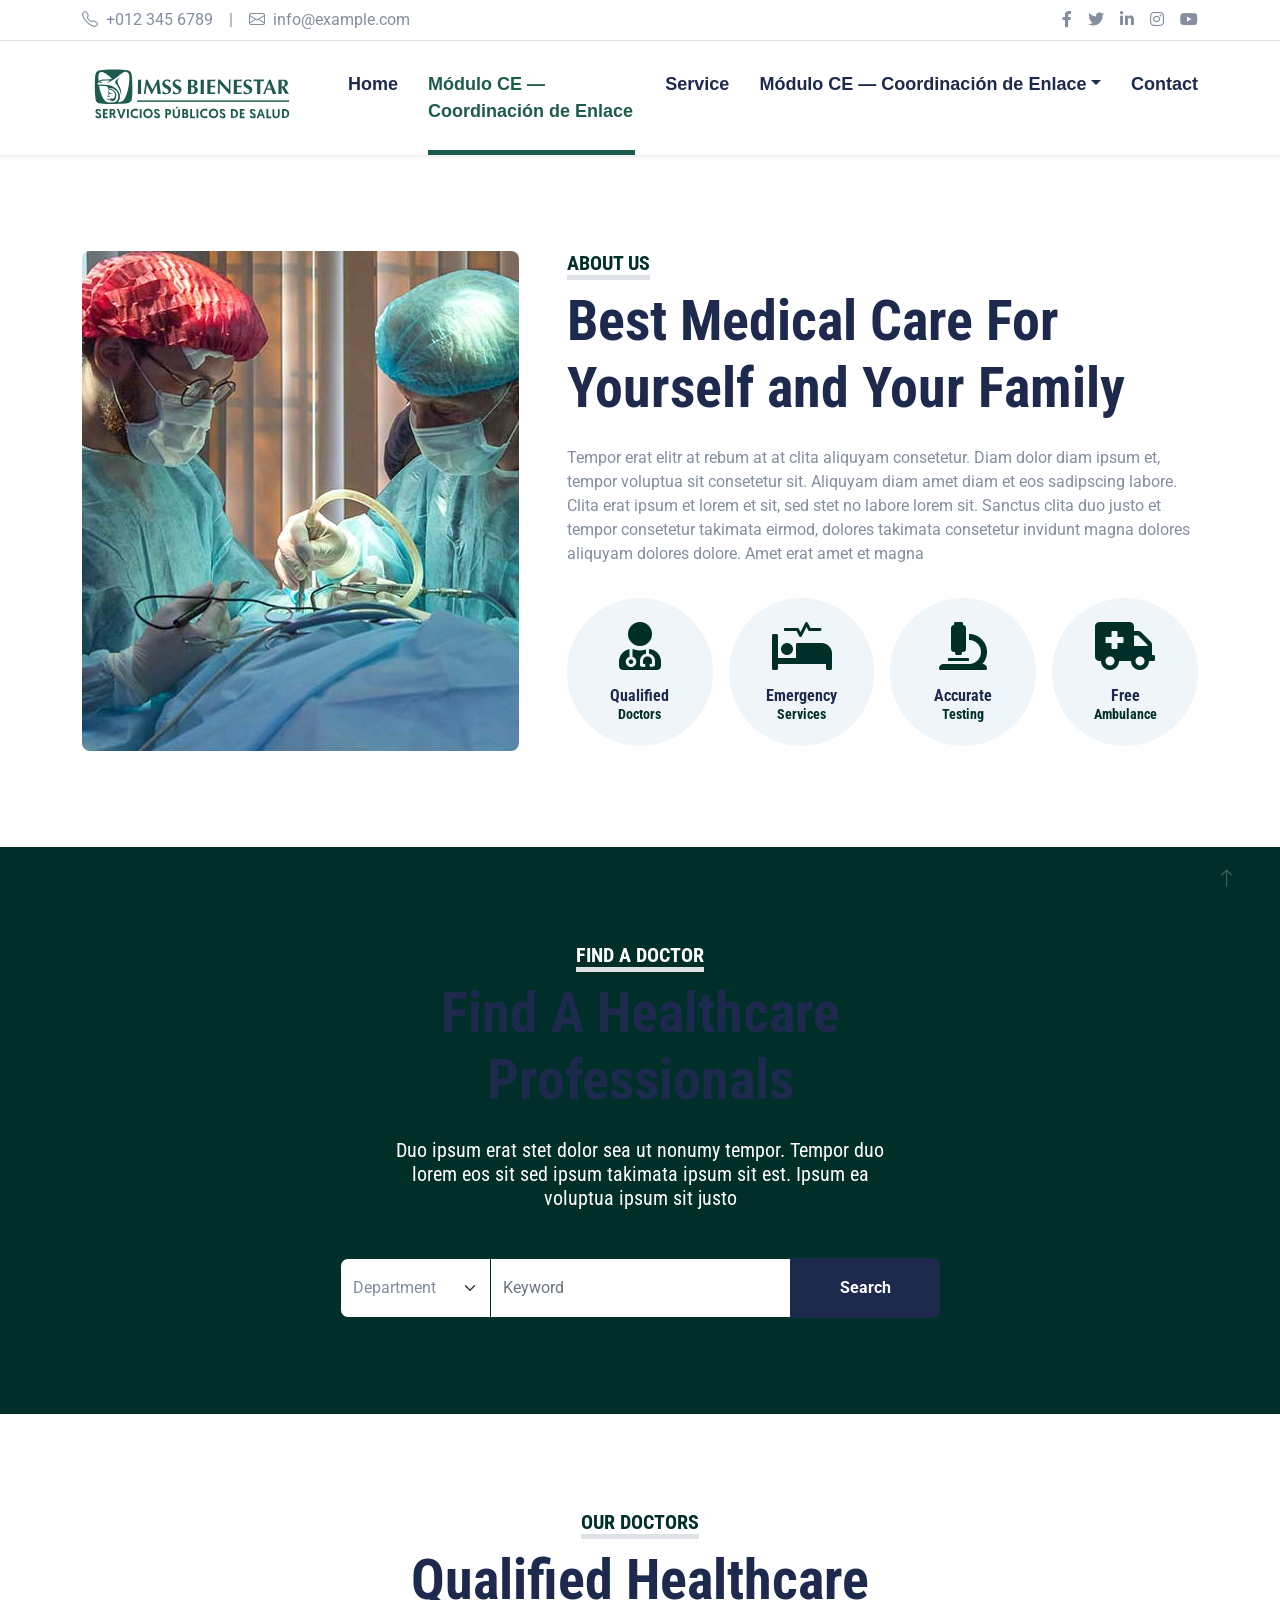
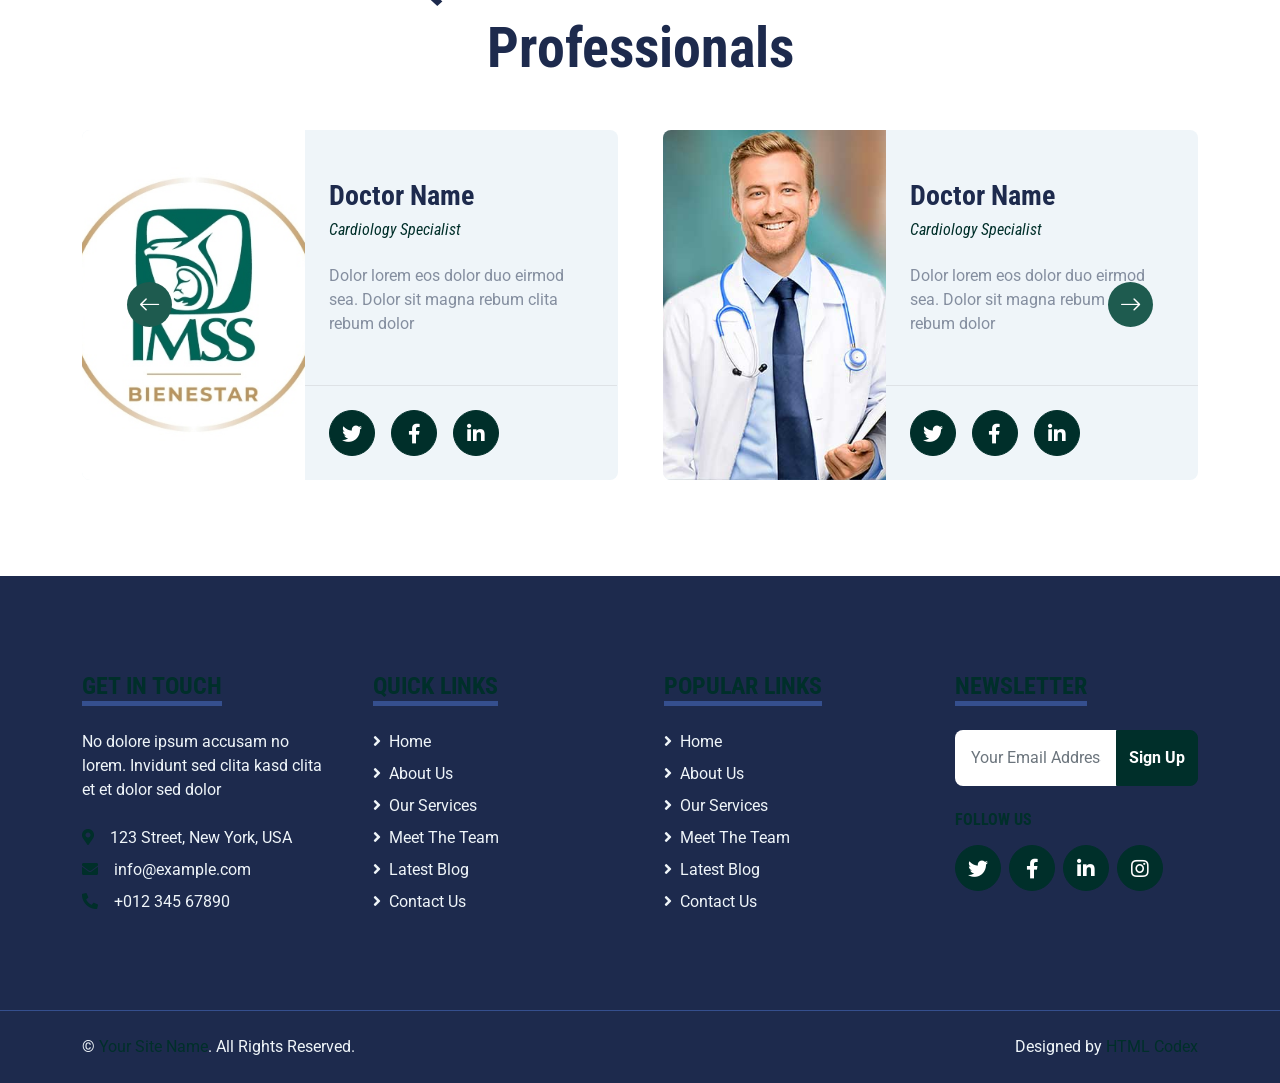
==== about.html @ 6e89fdf9 "nueva app" ====
<!DOCTYPE html>
<html lang="en">

<head>
    <meta charset="utf-8">
    <title>IMSS Bienestar</title>
    <meta content="width=device-width, initial-scale=1.0" name="viewport">
    <meta content="Free HTML Templates" name="keywords">
    <meta content="Free HTML Templates" name="description">

    <!-- Favicon -->
    <link href="img/favicon.ico" rel="icon">

    <!-- Google Web Fonts -->
    <link rel="preconnect" href="https://fonts.gstatic.com">
    <link href="https://fonts.googleapis.com/css2?family=Roboto+Condensed:wght@400;700&family=Roboto:wght@400;700&display=swap" rel="stylesheet">  

    <!-- Icon Font Stylesheet -->
    <link href="https://cdnjs.cloudflare.com/ajax/libs/font-awesome/5.15.0/css/all.min.css" rel="stylesheet">
    <link href="https://cdn.jsdelivr.net/npm/bootstrap-icons@1.4.1/font/bootstrap-icons.css" rel="stylesheet">

    <!-- Libraries Stylesheet -->
    <link href="lib/owlcarousel/assets/owl.carousel.min.css" rel="stylesheet">
    <link href="lib/tempusdominus/css/tempusdominus-bootstrap-4.min.css" rel="stylesheet" />

    <!-- Customized Bootstrap Stylesheet -->
    <link href="css/bootstrap.min.css" rel="stylesheet">

    <!-- Template Stylesheet -->
    <link href="css/style.css" rel="stylesheet">
</head>

<body>
    <!-- Topbar Start -->
    <div class="container-fluid py-2 border-bottom d-none d-lg-block">
        <div class="container">
            <div class="row">
                <div class="col-md-6 text-center text-lg-start mb-2 mb-lg-0">
                    <div class="d-inline-flex align-items-center">
                        <a class="text-decoration-none text-body pe-3" href=""><i class="bi bi-telephone me-2"></i>+012 345 6789</a>
                        <span class="text-body">|</span>
                        <a class="text-decoration-none text-body px-3" href=""><i class="bi bi-envelope me-2"></i>info@example.com</a>
                    </div>
                </div>
                <div class="col-md-6 text-center text-lg-end">
                    <div class="d-inline-flex align-items-center">
                        <a class="text-body px-2" href="">
                            <i class="fab fa-facebook-f"></i>
                        </a>
                        <a class="text-body px-2" href="">
                            <i class="fab fa-twitter"></i>
                        </a>
                        <a class="text-body px-2" href="">
                            <i class="fab fa-linkedin-in"></i>
                        </a>
                        <a class="text-body px-2" href="">
                            <i class="fab fa-instagram"></i>
                        </a>
                        <a class="text-body ps-2" href="">
                            <i class="fab fa-youtube"></i>
                        </a>
                    </div>
                </div>
            </div>
        </div>
    </div>
    <!-- Topbar End -->


    <!-- Navbar Start -->
    <div class="container-fluid sticky-top bg-white shadow-sm mb-5">
        <div class="container">
            <nav class="navbar navbar-expand-lg bg-white navbar-light py-3 py-lg-0">
                <a href="index.html" class="navbar-brand">
                    <span class="imss-logo" role="img" aria-label="IMSS Bienestar"></span>
                </a>
                <button class="navbar-toggler" type="button" data-bs-toggle="collapse" data-bs-target="#navbarCollapse">
                    <span class="navbar-toggler-icon"></span>
                </button>
                <div class="collapse navbar-collapse" id="navbarCollapse">
                    <div class="navbar-nav ms-auto py-0">
                        <a href="index.html" class="nav-item nav-link">Home</a>
                        <a href="about.html" class="nav-item nav-link active"> Módulo CE — Coordinación de Enlace</a>
                        <a href="service.html" class="nav-item nav-link">Service</a>
                        <div class="nav-item dropdown">
                            <a href="#" class="nav-link dropdown-toggle" data-bs-toggle="dropdown">Módulo CE — Coordinación de Enlace</a>
                            <div class="dropdown-menu m-0">
                                <a href="blog.html" class="dropdown-item">Blog Grid</a>
                                <a href="team.html" class="dropdown-item">The Team</a>
                                <a href="testimonial.html" class="dropdown-item">Testimonial</a>
                                <a href="appointment.html" class="dropdown-item">Appointment</a>
                                <a href="search.html" class="dropdown-item">Search</a>
                            </div>
                        </div>
                        <a href="contact.html" class="nav-item nav-link">Contact</a>
                    </div>
                </div>
            </nav>
        </div>
    </div>
    <!-- Navbar End -->


    <!-- About Start -->
    <div class="container-fluid py-5">
        <div class="container">
            <div class="row gx-5">
                <div class="col-lg-5 mb-5 mb-lg-0" style="min-height: 500px;">
                    <div class="position-relative h-100">
                        <img class="position-absolute w-100 h-100 rounded" src="img/about.jpg" style="object-fit: cover;">
                    </div>
                </div>
                <div class="col-lg-7">
                    <div class="mb-4">
                        <h5 class="d-inline-block text-primary text-uppercase border-bottom border-5">About Us</h5>
                        <h1 class="display-4">Best Medical Care For Yourself and Your Family</h1>
                    </div>
                    <p>Tempor erat elitr at rebum at at clita aliquyam consetetur. Diam dolor diam ipsum et, tempor voluptua sit consetetur sit. Aliquyam diam amet diam et eos sadipscing labore. Clita erat ipsum et lorem et sit, sed stet no labore lorem sit. Sanctus clita duo justo et tempor consetetur takimata eirmod, dolores takimata consetetur invidunt magna dolores aliquyam dolores dolore. Amet erat amet et magna</p>
                    <div class="row g-3 pt-3">
                        <div class="col-sm-3 col-6">
                            <div class="bg-light text-center rounded-circle py-4">
                                <i class="fa fa-3x fa-user-md text-primary mb-3"></i>
                                <h6 class="mb-0">Qualified<small class="d-block text-primary">Doctors</small></h6>
                            </div>
                        </div>
                        <div class="col-sm-3 col-6">
                            <div class="bg-light text-center rounded-circle py-4">
                                <i class="fa fa-3x fa-procedures text-primary mb-3"></i>
                                <h6 class="mb-0">Emergency<small class="d-block text-primary">Services</small></h6>
                            </div>
                        </div>
                        <div class="col-sm-3 col-6">
                            <div class="bg-light text-center rounded-circle py-4">
                                <i class="fa fa-3x fa-microscope text-primary mb-3"></i>
                                <h6 class="mb-0">Accurate<small class="d-block text-primary">Testing</small></h6>
                            </div>
                        </div>
                        <div class="col-sm-3 col-6">
                            <div class="bg-light text-center rounded-circle py-4">
                                <i class="fa fa-3x fa-ambulance text-primary mb-3"></i>
                                <h6 class="mb-0">Free<small class="d-block text-primary">Ambulance</small></h6>
                            </div>
                        </div>
                    </div>
                </div>
            </div>
        </div>
    </div>
    <!-- About End -->


    <!-- Search Start -->
    <div class="container-fluid bg-primary my-5 py-5">
        <div class="container py-5">
            <div class="text-center mx-auto mb-5" style="max-width: 500px;">
                <h5 class="d-inline-block text-white text-uppercase border-bottom border-5">Find A Doctor</h5>
                <h1 class="display-4 mb-4">Find A Healthcare Professionals</h1>
                <h5 class="text-white fw-normal">Duo ipsum erat stet dolor sea ut nonumy tempor. Tempor duo lorem eos sit sed ipsum takimata ipsum sit est. Ipsum ea voluptua ipsum sit justo</h5>
            </div>
            <div class="mx-auto" style="width: 100%; max-width: 600px;">
                <div class="input-group">
                    <select class="form-select border-primary w-25" style="height: 60px;">
                        <option selected>Department</option>
                        <option value="1">Department 1</option>
                        <option value="2">Department 2</option>
                        <option value="3">Department 3</option>
                    </select>
                    <input type="text" class="form-control border-primary w-50" placeholder="Keyword">
                    <button class="btn btn-dark border-0 w-25">Search</button>
                </div>
            </div>
        </div>
    </div>
    <!-- Search End -->


    <!-- Team Start -->
    <div class="container-fluid py-5">
        <div class="container">
            <div class="text-center mx-auto mb-5" style="max-width: 500px;">
                <h5 class="d-inline-block text-primary text-uppercase border-bottom border-5">Our Doctors</h5>
                <h1 class="display-4">Qualified Healthcare Professionals</h1>
            </div>
            <div class="owl-carousel team-carousel position-relative">
                <div class="team-item">
                    <div class="row g-0 bg-light rounded overflow-hidden">
                        <div class="col-12 col-sm-5 h-100">
                            <img class="img-fluid h-100" src="img/team-1.jpg" style="object-fit: cover;">
                        </div>
                        <div class="col-12 col-sm-7 h-100 d-flex flex-column">
                            <div class="mt-auto p-4">
                                <h3>Doctor Name</h3>
                                <h6 class="fw-normal fst-italic text-primary mb-4">Cardiology Specialist</h6>
                                <p class="m-0">Dolor lorem eos dolor duo eirmod sea. Dolor sit magna rebum clita rebum dolor</p>
                            </div>
                            <div class="d-flex mt-auto border-top p-4">
                                <a class="btn btn-lg btn-primary btn-lg-square rounded-circle me-3" href="#"><i class="fab fa-twitter"></i></a>
                                <a class="btn btn-lg btn-primary btn-lg-square rounded-circle me-3" href="#"><i class="fab fa-facebook-f"></i></a>
                                <a class="btn btn-lg btn-primary btn-lg-square rounded-circle" href="#"><i class="fab fa-linkedin-in"></i></a>
                            </div>
                        </div>
                    </div>
                </div>
                <div class="team-item">
                    <div class="row g-0 bg-light rounded overflow-hidden">
                        <div class="col-12 col-sm-5 h-100">
                            <img class="img-fluid h-100" src="img/team-2.jpg" style="object-fit: cover;">
                        </div>
                        <div class="col-12 col-sm-7 h-100 d-flex flex-column">
                            <div class="mt-auto p-4">
                                <h3>Doctor Name</h3>
                                <h6 class="fw-normal fst-italic text-primary mb-4">Cardiology Specialist</h6>
                                <p class="m-0">Dolor lorem eos dolor duo eirmod sea. Dolor sit magna rebum clita rebum dolor</p>
                            </div>
                            <div class="d-flex mt-auto border-top p-4">
                                <a class="btn btn-lg btn-primary btn-lg-square rounded-circle me-3" href="#"><i class="fab fa-twitter"></i></a>
                                <a class="btn btn-lg btn-primary btn-lg-square rounded-circle me-3" href="#"><i class="fab fa-facebook-f"></i></a>
                                <a class="btn btn-lg btn-primary btn-lg-square rounded-circle" href="#"><i class="fab fa-linkedin-in"></i></a>
                            </div>
                        </div>
                    </div>
                </div>
                <div class="team-item">
                    <div class="row g-0 bg-light rounded overflow-hidden">
                        <div class="col-12 col-sm-5 h-100">
                            <img class="img-fluid h-100" src="img/team-3.jpg" style="object-fit: cover;">
                        </div>
                        <div class="col-12 col-sm-7 h-100 d-flex flex-column">
                            <div class="mt-auto p-4">
                                <h3>Doctor Name</h3>
                                <h6 class="fw-normal fst-italic text-primary mb-4">Cardiology Specialist</h6>
                                <p class="m-0">Dolor lorem eos dolor duo eirmod sea. Dolor sit magna rebum clita rebum dolor</p>
                            </div>
                            <div class="d-flex mt-auto border-top p-4">
                                <a class="btn btn-lg btn-primary btn-lg-square rounded-circle me-3" href="#"><i class="fab fa-twitter"></i></a>
                                <a class="btn btn-lg btn-primary btn-lg-square rounded-circle me-3" href="#"><i class="fab fa-facebook-f"></i></a>
                                <a class="btn btn-lg btn-primary btn-lg-square rounded-circle" href="#"><i class="fab fa-linkedin-in"></i></a>
                            </div>
                        </div>
                    </div>
                </div>
            </div>
        </div>
    </div>
    <!-- Team End -->


    <!-- Footer Start -->
    <div class="container-fluid bg-dark text-light mt-5 py-5">
        <div class="container py-5">
            <div class="row g-5">
                <div class="col-lg-3 col-md-6">
                    <h4 class="d-inline-block text-primary text-uppercase border-bottom border-5 border-secondary mb-4">Get In Touch</h4>
                    <p class="mb-4">No dolore ipsum accusam no lorem. Invidunt sed clita kasd clita et et dolor sed dolor</p>
                    <p class="mb-2"><i class="fa fa-map-marker-alt text-primary me-3"></i>123 Street, New York, USA</p>
                    <p class="mb-2"><i class="fa fa-envelope text-primary me-3"></i>info@example.com</p>
                    <p class="mb-0"><i class="fa fa-phone-alt text-primary me-3"></i>+012 345 67890</p>
                </div>
                <div class="col-lg-3 col-md-6">
                    <h4 class="d-inline-block text-primary text-uppercase border-bottom border-5 border-secondary mb-4">Quick Links</h4>
                    <div class="d-flex flex-column justify-content-start">
                        <a class="text-light mb-2" href="#"><i class="fa fa-angle-right me-2"></i>Home</a>
                        <a class="text-light mb-2" href="#"><i class="fa fa-angle-right me-2"></i>About Us</a>
                        <a class="text-light mb-2" href="#"><i class="fa fa-angle-right me-2"></i>Our Services</a>
                        <a class="text-light mb-2" href="#"><i class="fa fa-angle-right me-2"></i>Meet The Team</a>
                        <a class="text-light mb-2" href="#"><i class="fa fa-angle-right me-2"></i>Latest Blog</a>
                        <a class="text-light" href="#"><i class="fa fa-angle-right me-2"></i>Contact Us</a>
                    </div>
                </div>
                <div class="col-lg-3 col-md-6">
                    <h4 class="d-inline-block text-primary text-uppercase border-bottom border-5 border-secondary mb-4">Popular Links</h4>
                    <div class="d-flex flex-column justify-content-start">
                        <a class="text-light mb-2" href="#"><i class="fa fa-angle-right me-2"></i>Home</a>
                        <a class="text-light mb-2" href="#"><i class="fa fa-angle-right me-2"></i>About Us</a>
                        <a class="text-light mb-2" href="#"><i class="fa fa-angle-right me-2"></i>Our Services</a>
                        <a class="text-light mb-2" href="#"><i class="fa fa-angle-right me-2"></i>Meet The Team</a>
                        <a class="text-light mb-2" href="#"><i class="fa fa-angle-right me-2"></i>Latest Blog</a>
                        <a class="text-light" href="#"><i class="fa fa-angle-right me-2"></i>Contact Us</a>
                    </div>
                </div>
                <div class="col-lg-3 col-md-6">
                    <h4 class="d-inline-block text-primary text-uppercase border-bottom border-5 border-secondary mb-4">Newsletter</h4>
                    <form action="">
                        <div class="input-group">
                            <input type="text" class="form-control p-3 border-0" placeholder="Your Email Address">
                            <button class="btn btn-primary">Sign Up</button>
                        </div>
                    </form>
                    <h6 class="text-primary text-uppercase mt-4 mb-3">Follow Us</h6>
                    <div class="d-flex">
                        <a class="btn btn-lg btn-primary btn-lg-square rounded-circle me-2" href="#"><i class="fab fa-twitter"></i></a>
                        <a class="btn btn-lg btn-primary btn-lg-square rounded-circle me-2" href="#"><i class="fab fa-facebook-f"></i></a>
                        <a class="btn btn-lg btn-primary btn-lg-square rounded-circle me-2" href="#"><i class="fab fa-linkedin-in"></i></a>
                        <a class="btn btn-lg btn-primary btn-lg-square rounded-circle" href="#"><i class="fab fa-instagram"></i></a>
                    </div>
                </div>
            </div>
        </div>
    </div>
    <div class="container-fluid bg-dark text-light border-top border-secondary py-4">
        <div class="container">
            <div class="row g-5">
                <div class="col-md-6 text-center text-md-start">
                    <p class="mb-md-0">&copy; <a class="text-primary" href="#">Your Site Name</a>. All Rights Reserved.</p>
                </div>
                <div class="col-md-6 text-center text-md-end">
                    <!--/*** The author’s attribution link below must remain intact on your website. ***/-->
                    <!--/*** If you wish to remove this credit link, please purchase the Pro Version from https://htmlcodex.com/downloading/?item=1609 . ***/-->
                    <p class="mb-0">Designed by <a class="text-primary" href="https://htmlcodex.com">HTML Codex</a></p>
                </div>
            </div>
        </div>
    </div>
    <!-- Footer End -->


    <!-- Back to Top -->
    <a href="#" class="btn btn-lg btn-primary btn-lg-square back-to-top"><i class="bi bi-arrow-up"></i></a>


    <!-- JavaScript Libraries -->
    <script src="https://code.jquery.com/jquery-3.4.1.min.js"></script>
    <script src="https://cdn.jsdelivr.net/npm/bootstrap@5.0.0/dist/js/bootstrap.bundle.min.js"></script>
    <script src="lib/easing/easing.min.js"></script>
    <script src="lib/waypoints/waypoints.min.js"></script>
    <script src="lib/owlcarousel/owl.carousel.min.js"></script>
    <script src="lib/tempusdominus/js/moment.min.js"></script>
    <script src="lib/tempusdominus/js/moment-timezone.min.js"></script>
    <script src="lib/tempusdominus/js/tempusdominus-bootstrap-4.min.js"></script>

    <!-- Template Javascript -->
    <script src="js/main.js"></script>
</body>

</html>
---- css/style.css ----
/********** Template CSS **********/
:root {
    --primary: #1E5B4F;
    --secondary: #354F8E;
    --light: #EFF5F9;
    --dark: #1D2A4D;
}

.btn {
    font-weight: 700;
    transition: .5s;
}

.btn:hover {
    -webkit-box-shadow: 0 8px 6px -6px #555555;
    -moz-box-shadow: 0 8px 6px -6px #555555;
    box-shadow: 0 8px 6px -6px #555555;
}

.btn-primary {
    color: #FFFFFF;
}

.btn-square {
    width: 36px;
    height: 36px;
}

.btn-sm-square {
    width: 28px;
    height: 28px;
}

.btn-lg-square {
    width: 46px;
    height: 46px;
}

.btn-square,
.btn-sm-square,
.btn-lg-square {
    padding-left: 0;
    padding-right: 0;
    text-align: center;
}

.back-to-top {
    position: fixed;
    display: none;
    right: 30px;
    bottom: 0;
    border-radius: 50% 50% 0 0;
    z-index: 99;
}

.navbar-light .navbar-nav .nav-link {
    font-family: 'Jost', sans-serif;
    position: relative;
    margin-left: 30px;
    padding: 30px 0;
    font-size: 18px;
    font-weight: 700;
    color: var(--dark);
    outline: none;
    transition: .5s;
}

.navbar-light .navbar-nav .nav-link:hover,
.navbar-light .navbar-nav .nav-link.active {
    color: var(--primary);
}

.imss-logo {
    display: inline-block;
    width: 220px;
    height: 50px;
    background-color: #1E5B4F;
    -webkit-mask: url("../img/imb_b.svg") center / contain no-repeat;
    mask: url("../img/imb_b.svg") center / contain no-repeat;
}

@media (min-width: 992px) {
    .navbar-light .navbar-nav .nav-link::before {
        position: absolute;
        content: "";
        width: 0;
        height: 5px;
        bottom: 0;
        left: 50%;
        background: var(--primary);
        transition: .5s;
    }

    .navbar-light .navbar-nav .nav-link:hover::before,
    .navbar-light .navbar-nav .nav-link.active::before {
        width: 100%;
        left: 0;
    }
}

@media (max-width: 991.98px) {
    .navbar-light .navbar-nav .nav-link  {
        margin-left: 0;
        padding: 10px 0;
    }
}

.hero-header {
    background: url(../img/hero.jpg) center center no-repeat;
    background-size: cover;
}

.service-item {
    position: relative;
    height: 350px;
    padding: 0 30px;
    transition: .5s;
}

.service-item .service-icon {
    width: 150px;
    height: 100px;
    display: flex;
    align-items: center;
    justify-content: center;
    background: var(--primary);
    border-radius: 50%;
    transform: rotate(-14deg);
}

.service-item .service-icon i {
    transform: rotate(15deg);
}

.service-item a.btn {
    position: absolute;
    width: 60px;
    bottom: -48px;
    left: 50%;
    margin-left: -30px;
    opacity: 0;
}

.service-item:hover a.btn {
    bottom: -24px;
    opacity: 1;
}

@media (min-width: 576px) {
    .team-item .row {
        height: 350px;
    }
}

.team-carousel .owl-nav {
    position: absolute;
    padding: 0 45px;
    width: 100%;
    height: 45px;
    top: calc(50% - 22.5px);
    left: 0;
    display: flex;
    justify-content: space-between;
}

.team-carousel .owl-nav .owl-prev,
.team-carousel .owl-nav .owl-next {
    position: relative;
    width: 45px;
    height: 45px;
    display: flex;
    align-items: center;
    justify-content: center;
    color: #FFFFFF;
    background: var(--primary);
    border-radius: 45px;
    font-size: 22px;
    transition: .5s;
}

.team-carousel .owl-nav .owl-prev:hover,
.team-carousel .owl-nav .owl-next:hover {
    background: var(--dark);
}

.testimonial-carousel .owl-dots {
    margin-top: 15px;
    display: flex;
    align-items: center;
    justify-content: center;
}

.testimonial-carousel .owl-dot {
    position: relative;
    display: inline-block;
    margin: 0 5px;
    width: 20px;
    height: 20px;
    background: var(--light);
    border: 2px solid var(--primary);
    border-radius: 20px;
    transition: .5s;
}

.testimonial-carousel .owl-dot.active {
    width: 40px;
    height: 40px;
    background: var(--primary);
}

.testimonial-carousel .owl-item img {
    width: 150px;
    height: 150px;
}
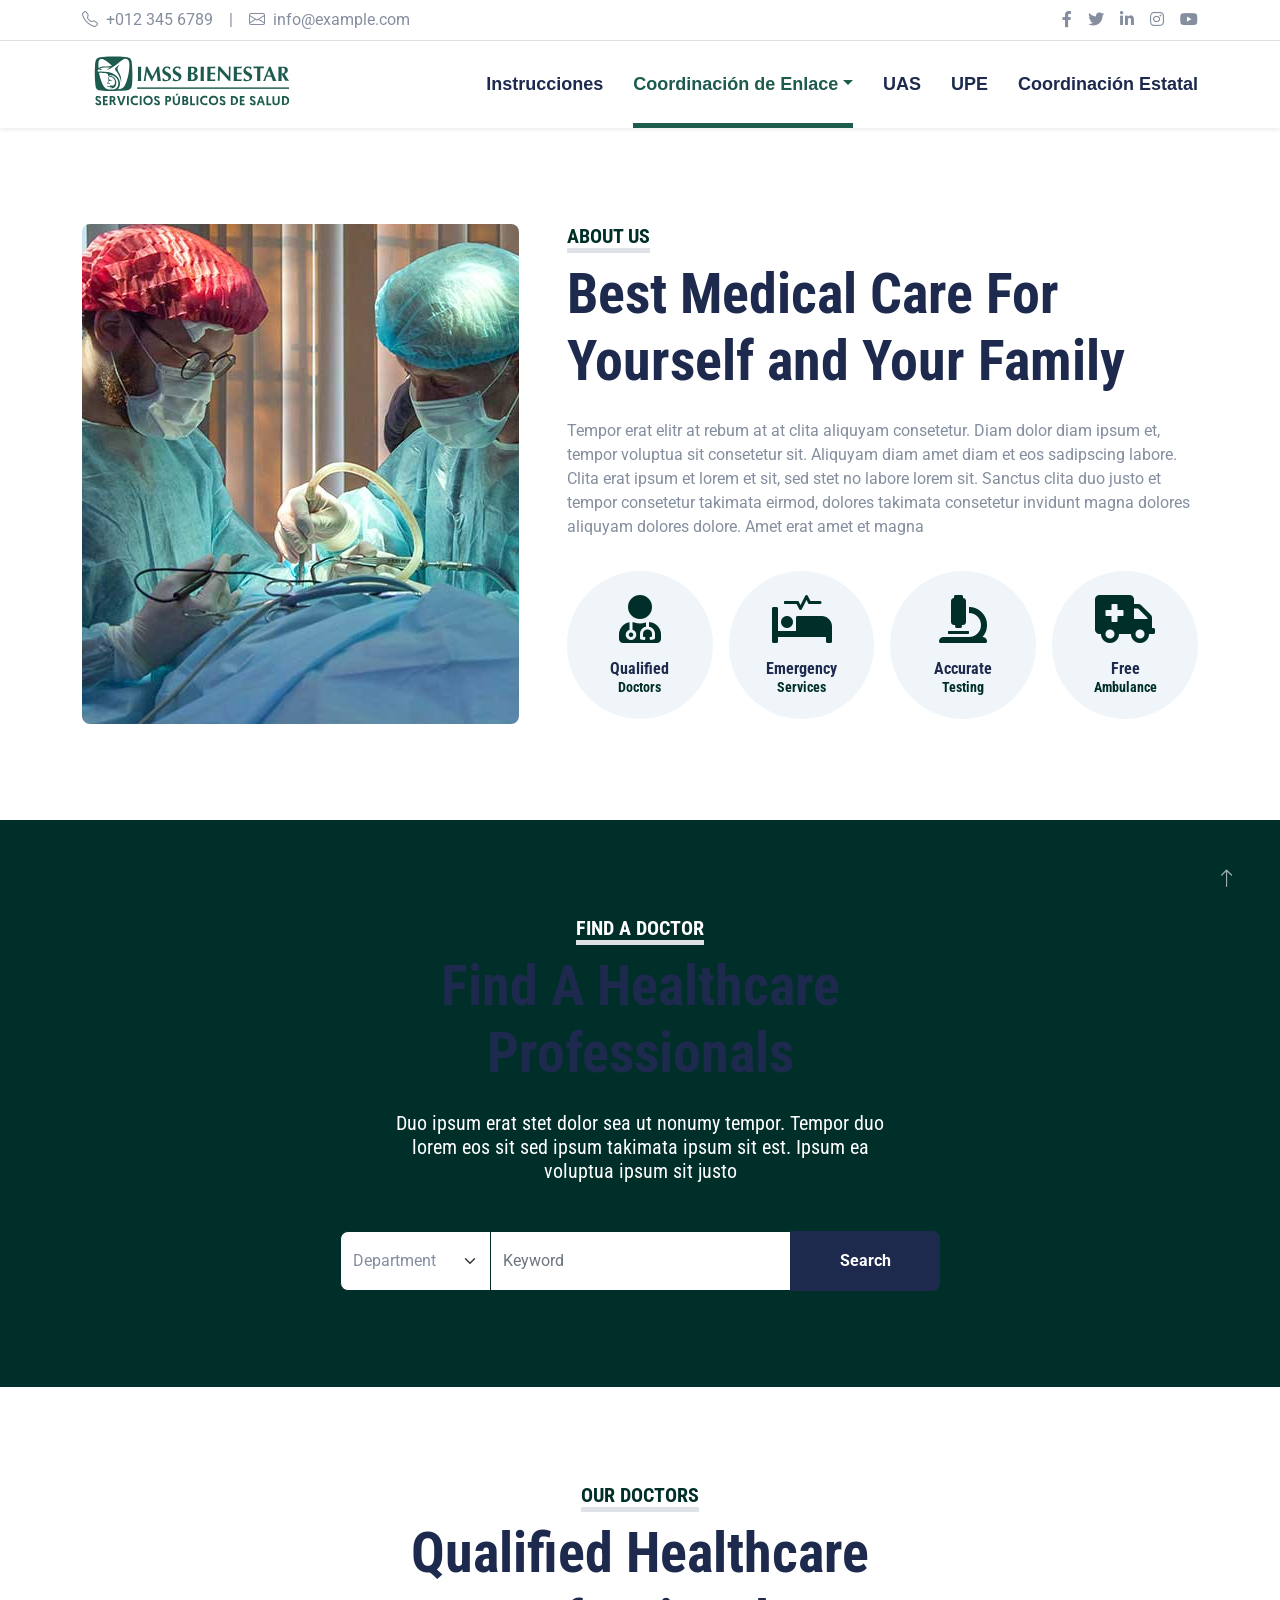
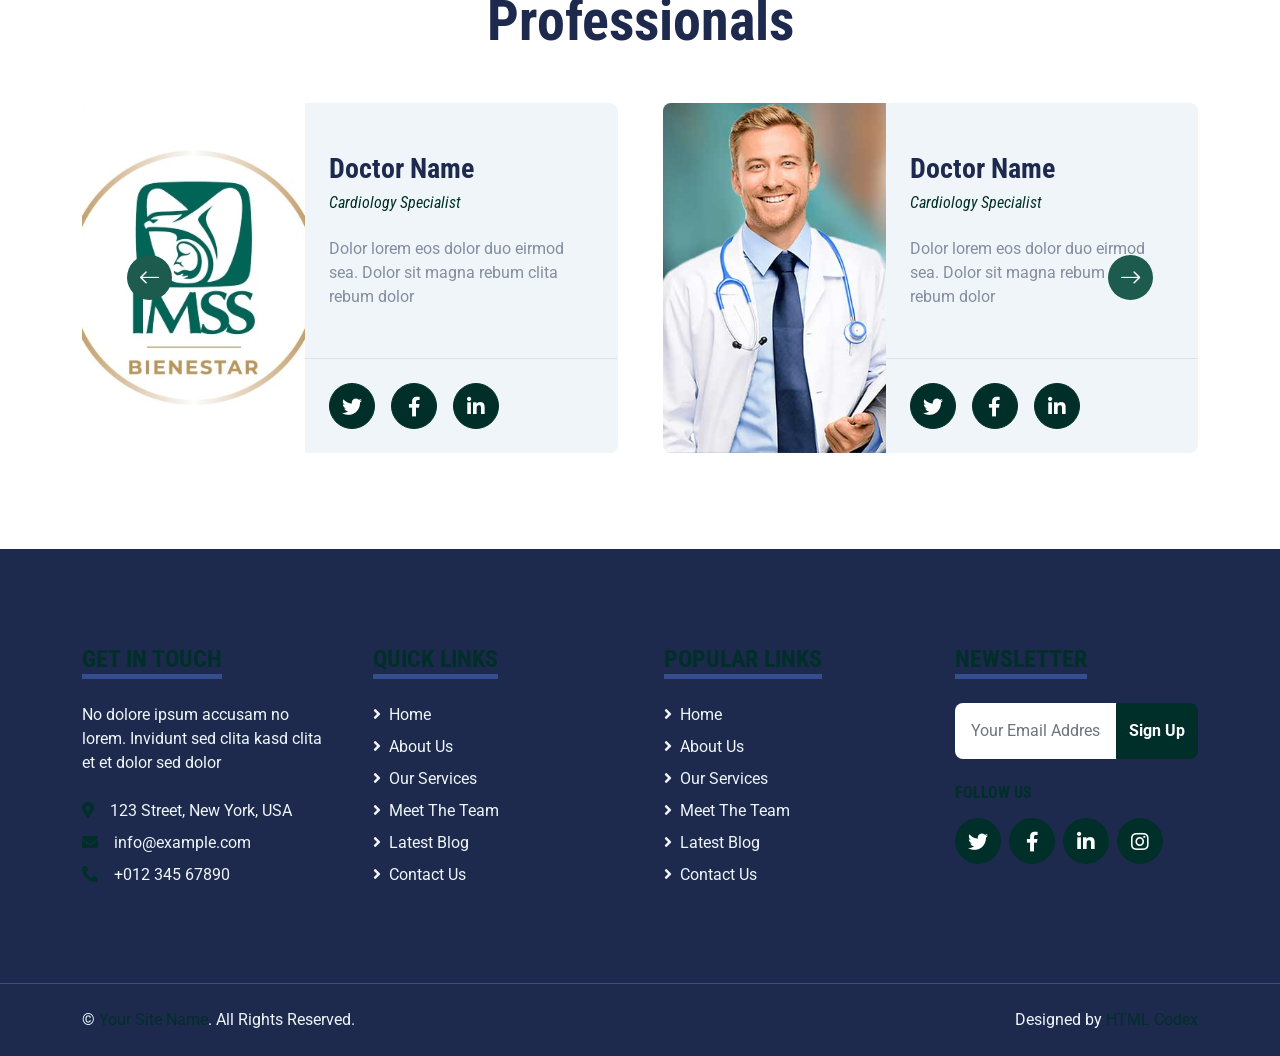
==== commit 9ae6184d: "cambio de nombre de pestañas" ====
--- a/about.html
+++ b/about.html
@@ -3,7 +3,7 @@
 
 <head>
     <meta charset="utf-8">
-    <title>IMSS Bienestar</title>
+    <title>IMSS Bienestar - Coordinación de Enlace</title>
     <meta content="width=device-width, initial-scale=1.0" name="viewport">
     <meta content="Free HTML Templates" name="keywords">
     <meta content="Free HTML Templates" name="description">
@@ -79,20 +79,20 @@
                 </button>
                 <div class="collapse navbar-collapse" id="navbarCollapse">
                     <div class="navbar-nav ms-auto py-0">
-                        <a href="index.html" class="nav-item nav-link">Home</a>
-                        <a href="about.html" class="nav-item nav-link active"> Módulo CE — Coordinación de Enlace</a>
-                        <a href="service.html" class="nav-item nav-link">Service</a>
+                        <a href="index.html" class="nav-item nav-link">Instrucciones</a>
                         <div class="nav-item dropdown">
-                            <a href="#" class="nav-link dropdown-toggle" data-bs-toggle="dropdown">Módulo CE — Coordinación de Enlace</a>
+                            <a href="#" class="nav-link dropdown-toggle active" data-bs-toggle="dropdown">Coordinación de Enlace</a>
                             <div class="dropdown-menu m-0">
-                                <a href="blog.html" class="dropdown-item">Blog Grid</a>
-                                <a href="team.html" class="dropdown-item">The Team</a>
-                                <a href="testimonial.html" class="dropdown-item">Testimonial</a>
-                                <a href="appointment.html" class="dropdown-item">Appointment</a>
-                                <a href="search.html" class="dropdown-item">Search</a>
-                            </div>
-                        </div>
-                        <a href="contact.html" class="nav-item nav-link">Contact</a>
+                                <a href="about.html" class="dropdown-item active">Coordinación de Enlace</a>
+                                <a href="blog.html" class="dropdown-item">Carga de personal</a>
+                                <a href="team.html" class="dropdown-item">Equipo</a>
+                                <a href="testimonial.html" class="dropdown-item">Testimonios</a>
+                                <a href="search.html" class="dropdown-item">Búsqueda</a>
+                            </div>
+                        </div>
+                        <a href="service.html" class="nav-item nav-link">UAS</a>
+                        <a href="appointment.html" class="nav-item nav-link">UPE</a>
+                        <a href="contact.html" class="nav-item nav-link">Coordinación Estatal</a>
                     </div>
                 </div>
             </nav>
